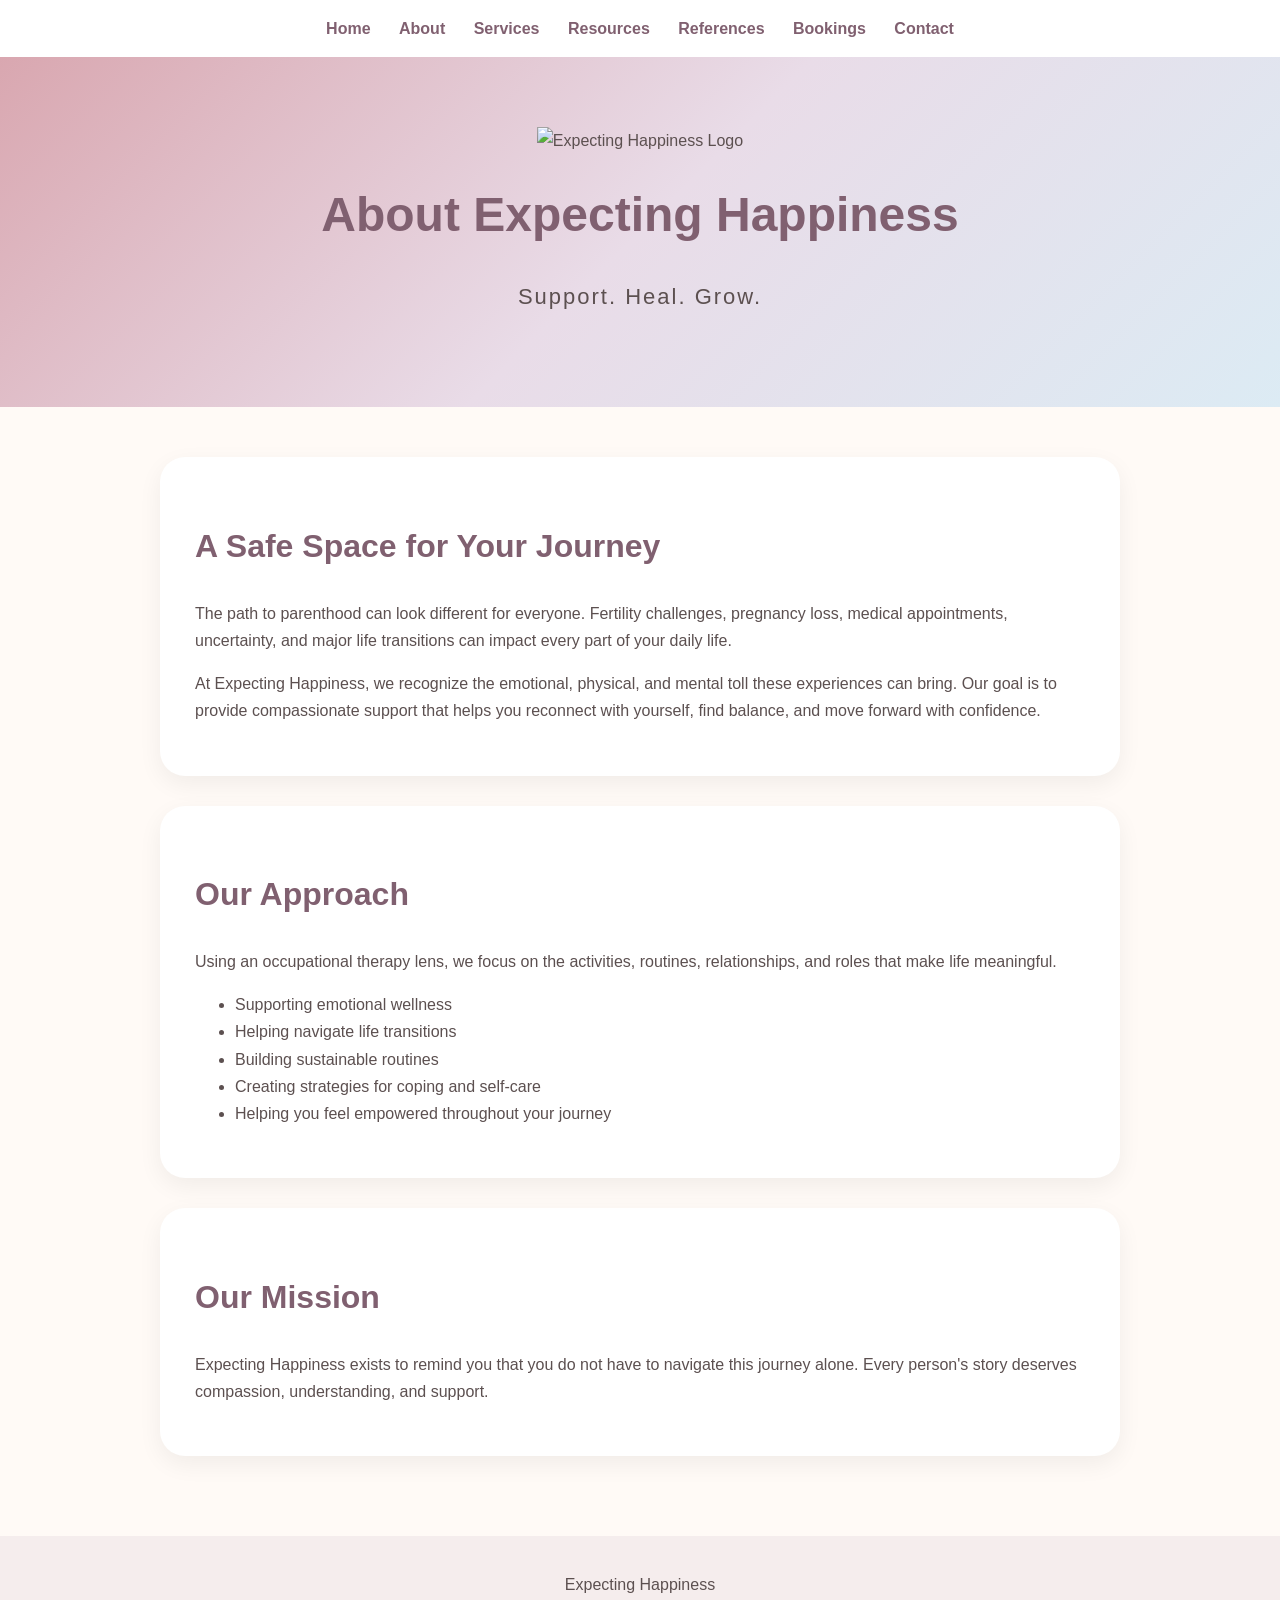
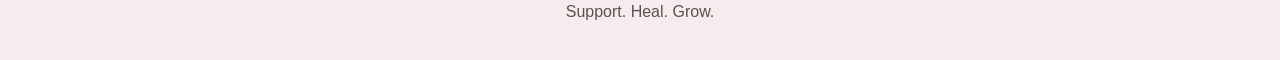
==== about.html @ fd5b3074 "Create about.html" ====
<!DOCTYPE html>
<html lang="en">

<head>
<meta charset="UTF-8">
<meta name="viewport" content="width=device-width, initial-scale=1.0">

<title>About | Expecting Happiness</title>

<link rel="stylesheet" href="style.css">

</head>

<body>

<nav>
<a href="index.html">Home</a>
<a href="about.html">About</a>
<a href="services.html">Services</a>
<a href="resources.html">Resources</a>
<a href="references.html">References</a>
<a href="bookings.html">Bookings</a>
<a href="contact.html">Contact</a>
</nav>


<header>

<img class="logo" src="images/logo.png" alt="Expecting Happiness Logo">

<h1>About Expecting Happiness</h1>

<p class="tagline">
Support. Heal. Grow.
</p>

</header>


<section class="section">

<div class="card">

<h2>
A Safe Space for Your Journey
</h2>

<p>
The path to parenthood can look different for everyone. Fertility challenges, pregnancy loss, medical appointments, uncertainty, and major life transitions can impact every part of your daily life.
</p>

<p>
At Expecting Happiness, we recognize the emotional, physical, and mental toll these experiences can bring. Our goal is to provide compassionate support that helps you reconnect with yourself, find balance, and move forward with confidence.
</p>

</div>


<div class="card">

<h2>
Our Approach
</h2>

<p>
Using an occupational therapy lens, we focus on the activities, routines, relationships, and roles that make life meaningful.
</p>

<ul>
<li>Supporting emotional wellness</li>
<li>Helping navigate life transitions</li>
<li>Building sustainable routines</li>
<li>Creating strategies for coping and self-care</li>
<li>Helping you feel empowered throughout your journey</li>
</ul>

</div>


<div class="card">

<h2>
Our Mission
</h2>

<p>
Expecting Happiness exists to remind you that you do not have to navigate this journey alone. Every person's story deserves compassion, understanding, and support.
</p>

</div>


</section>


<footer>

Expecting Happiness
<br>
Support. Heal. Grow.

</footer>


</body>
</html>
---- style.css ----
/* EXPECTING HAPPINESS BRAND STYLE */

:root {
--cream: #fffaf6;
--rose: #d9a7b0;
--sage: #cbdcc7;
--blue: #dcebf4;
--lavender: #e9dce8;
--text: #5c5050;
--heading: #806070;
--white: #ffffff;
}

* {
box-sizing: border-box;
}

body {
margin: 0;
font-family: "Helvetica Neue", Arial, sans-serif;
background: var(--cream);
color: var(--text);
line-height: 1.7;
}

header {
background: linear-gradient(
135deg,
var(--rose),
var(--lavender),
var(--blue)
);
padding: 70px 20px;
text-align: center;
}

.logo {
width: 230px;
max-width: 90%;
}

h1 {
font-size: 48px;
color: var(--heading);
margin: 20px 0 10px;
}

h2 {
color: var(--heading);
font-size: 32px;
}

.tagline {
font-size: 22px;
letter-spacing: 2px;
}

nav {
background: white;
padding: 15px;
text-align: center;
position: sticky;
top: 0;
}

nav a {
color: var(--heading);
text-decoration: none;
margin: 0 12px;
font-weight: 600;
}

.hero {
padding: 60px 20px;
max-width: 1000px;
margin: auto;
text-align: center;
}

.hero h2 {
font-size: 38px;
}

.button {
display: inline-block;
background: var(--rose);
color: white;
padding: 14px 30px;
border-radius: 40px;
text-decoration: none;
margin-top: 20px;
}

.section {
max-width: 1000px;
margin: auto;
padding: 50px 20px;
}

.card {
background: var(--white);
border-radius: 25px;
padding: 35px;
margin-bottom: 30px;
box-shadow: 0 8px 25px rgba(0,0,0,.06);
}

.photo {
width: 100%;
max-width: 400px;
border-radius: 25px;
}

.quote {
background: var(--sage);
padding: 50px 25px;
text-align: center;
font-size: 25px;
font-style: italic;
}

footer {
background: #f5eded;
text-align: center;
padding: 35px;
}

@media(max-width:700px){
h1 {
font-size: 36px;
}

nav a {
display:block;
margin:8px;
}
}
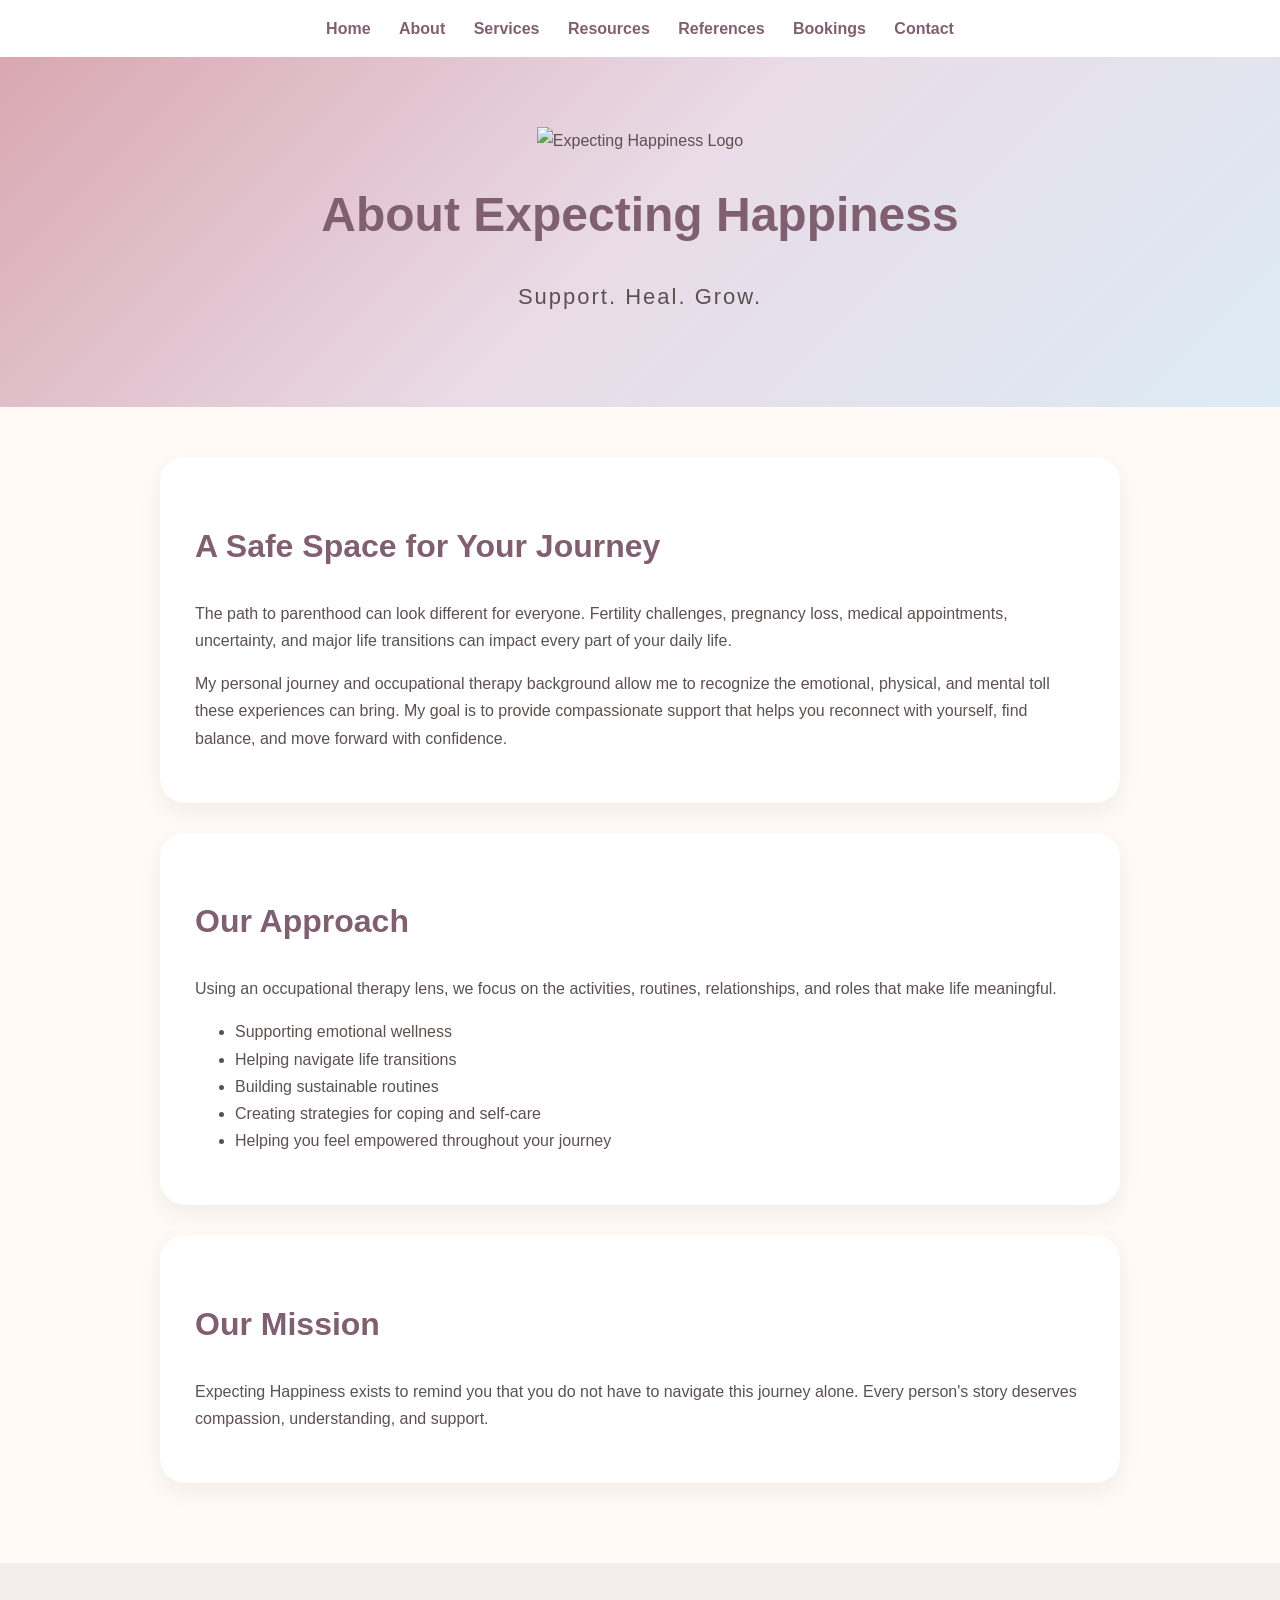
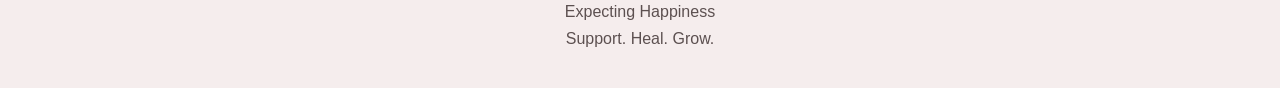
==== commit 1922970f: "Update about.html" ====
--- a/about.html
+++ b/about.html
@@ -50,7 +50,7 @@
 </p>
 
 <p>
-At Expecting Happiness, we recognize the emotional, physical, and mental toll these experiences can bring. Our goal is to provide compassionate support that helps you reconnect with yourself, find balance, and move forward with confidence.
+My personal journey and occupational therapy background allow me to recognize the emotional, physical, and mental toll these experiences can bring. My goal is to provide compassionate support that helps you reconnect with yourself, find balance, and move forward with confidence.
 </p>
 
 </div>
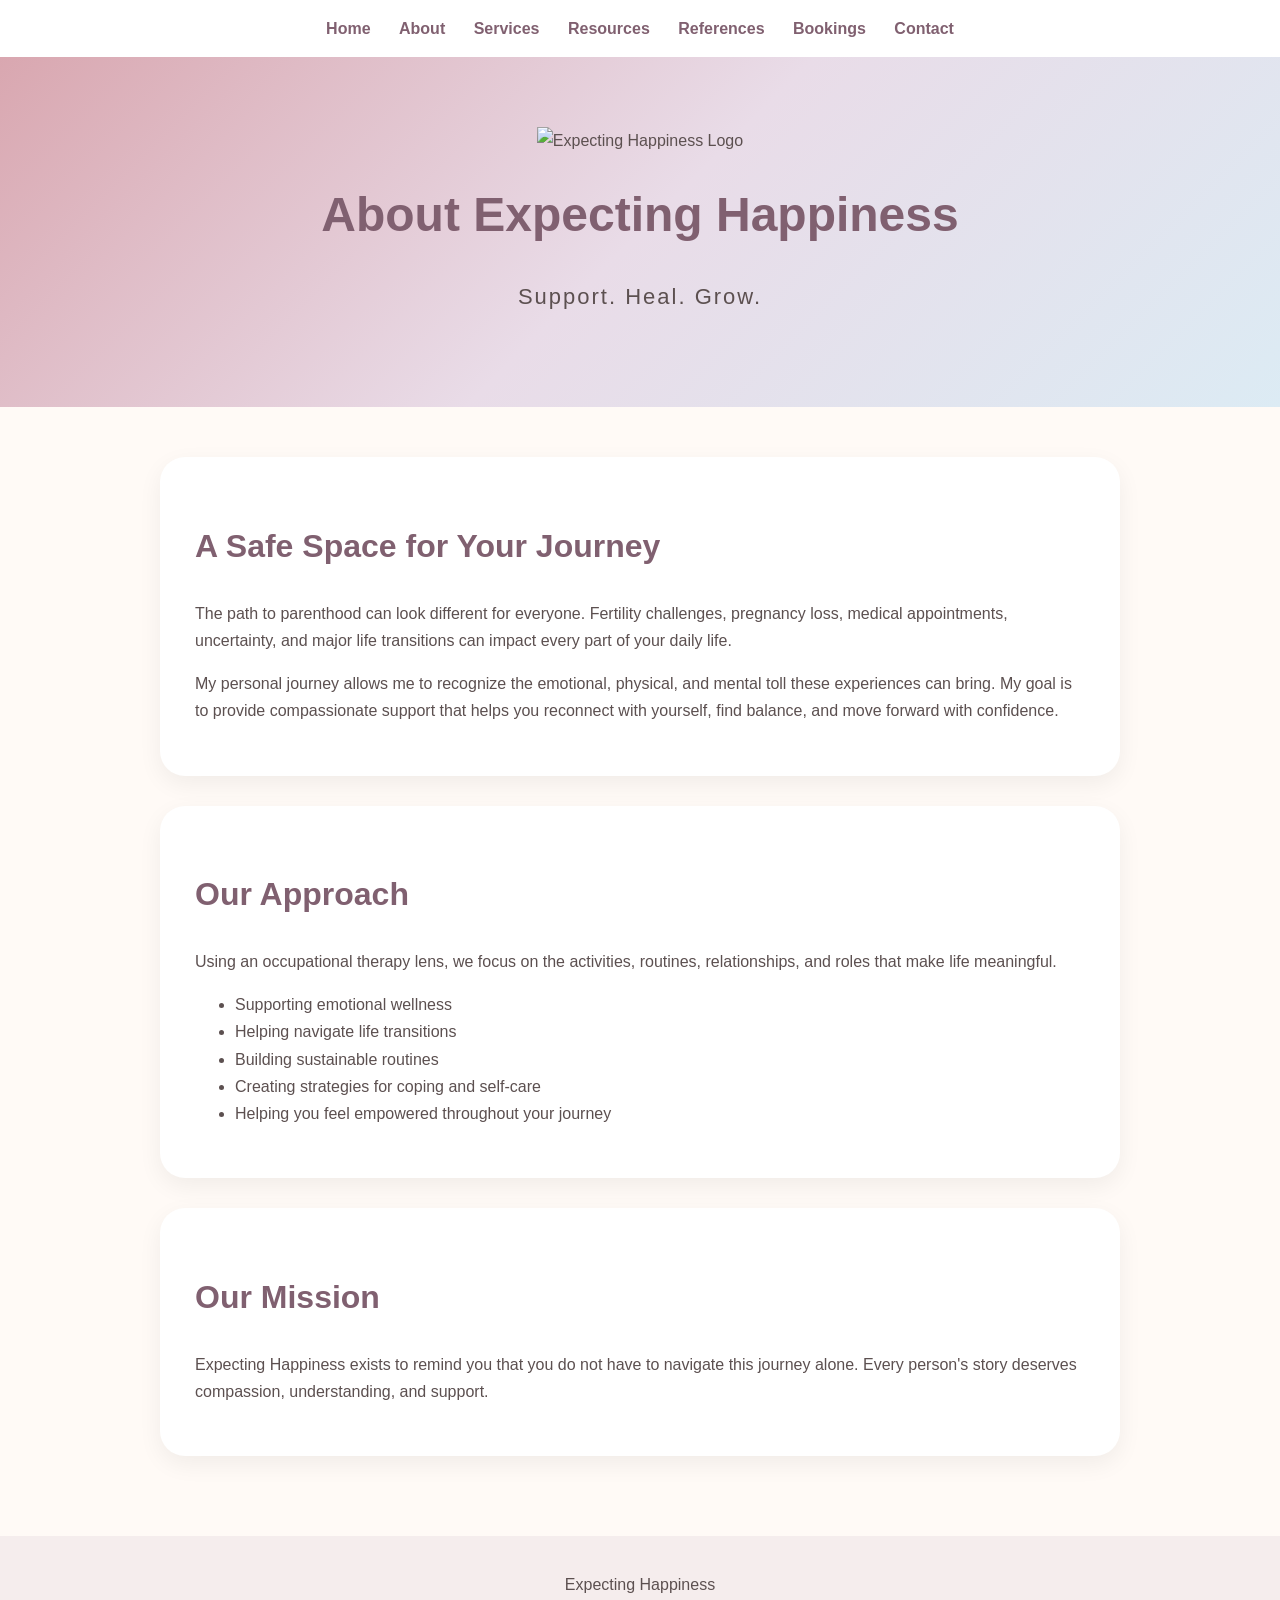
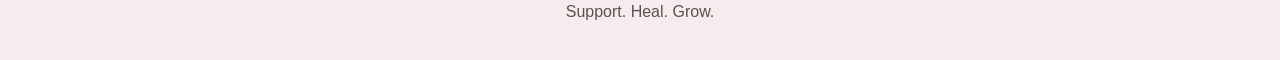
==== commit 5f365cc8: "Update about.html" ====
--- a/about.html
+++ b/about.html
@@ -50,7 +50,7 @@
 </p>
 
 <p>
-My personal journey and occupational therapy background allow me to recognize the emotional, physical, and mental toll these experiences can bring. My goal is to provide compassionate support that helps you reconnect with yourself, find balance, and move forward with confidence.
+My personal journey allows me to recognize the emotional, physical, and mental toll these experiences can bring. My goal is to provide compassionate support that helps you reconnect with yourself, find balance, and move forward with confidence.
 </p>
 
 </div>
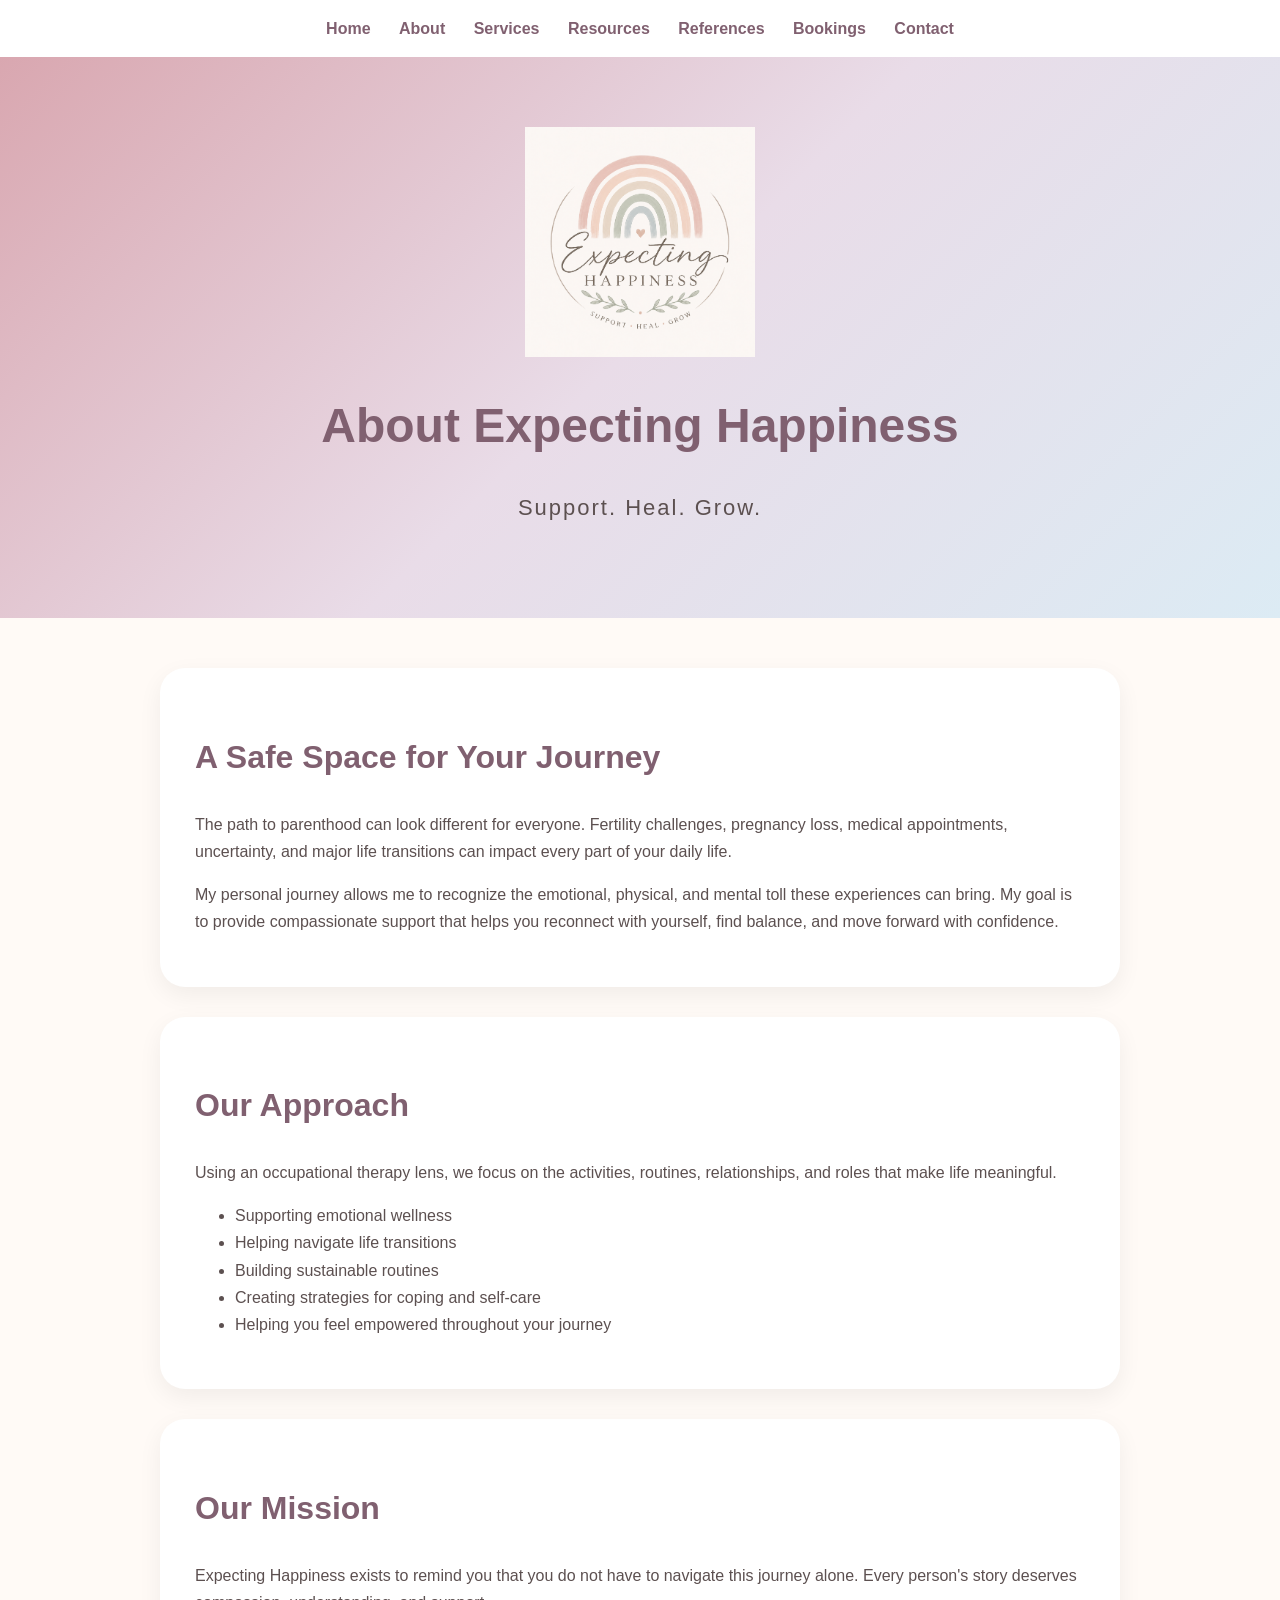
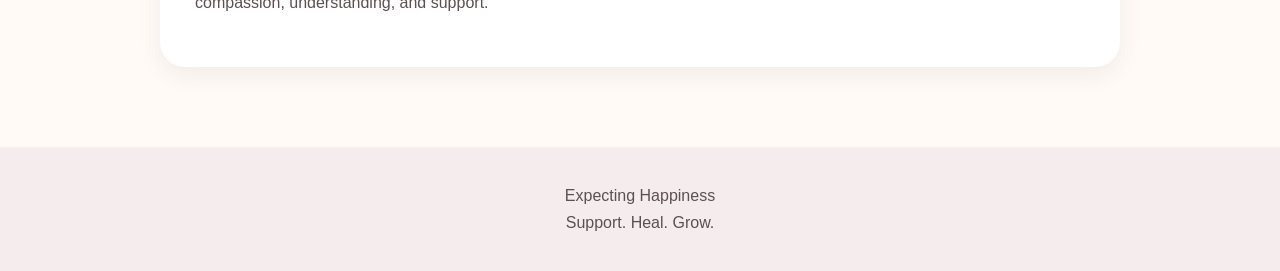
==== commit b9f6d111: "Update about.html" ====
--- a/about.html
+++ b/about.html
@@ -26,7 +26,7 @@
 
 <header>
 
-<img class="logo" src="images/logo.png" alt="Expecting Happiness Logo">
+<img class="logo" src="images/logo.PNG" alt="Expecting Happiness Logo">
 
 <h1>About Expecting Happiness</h1>
 
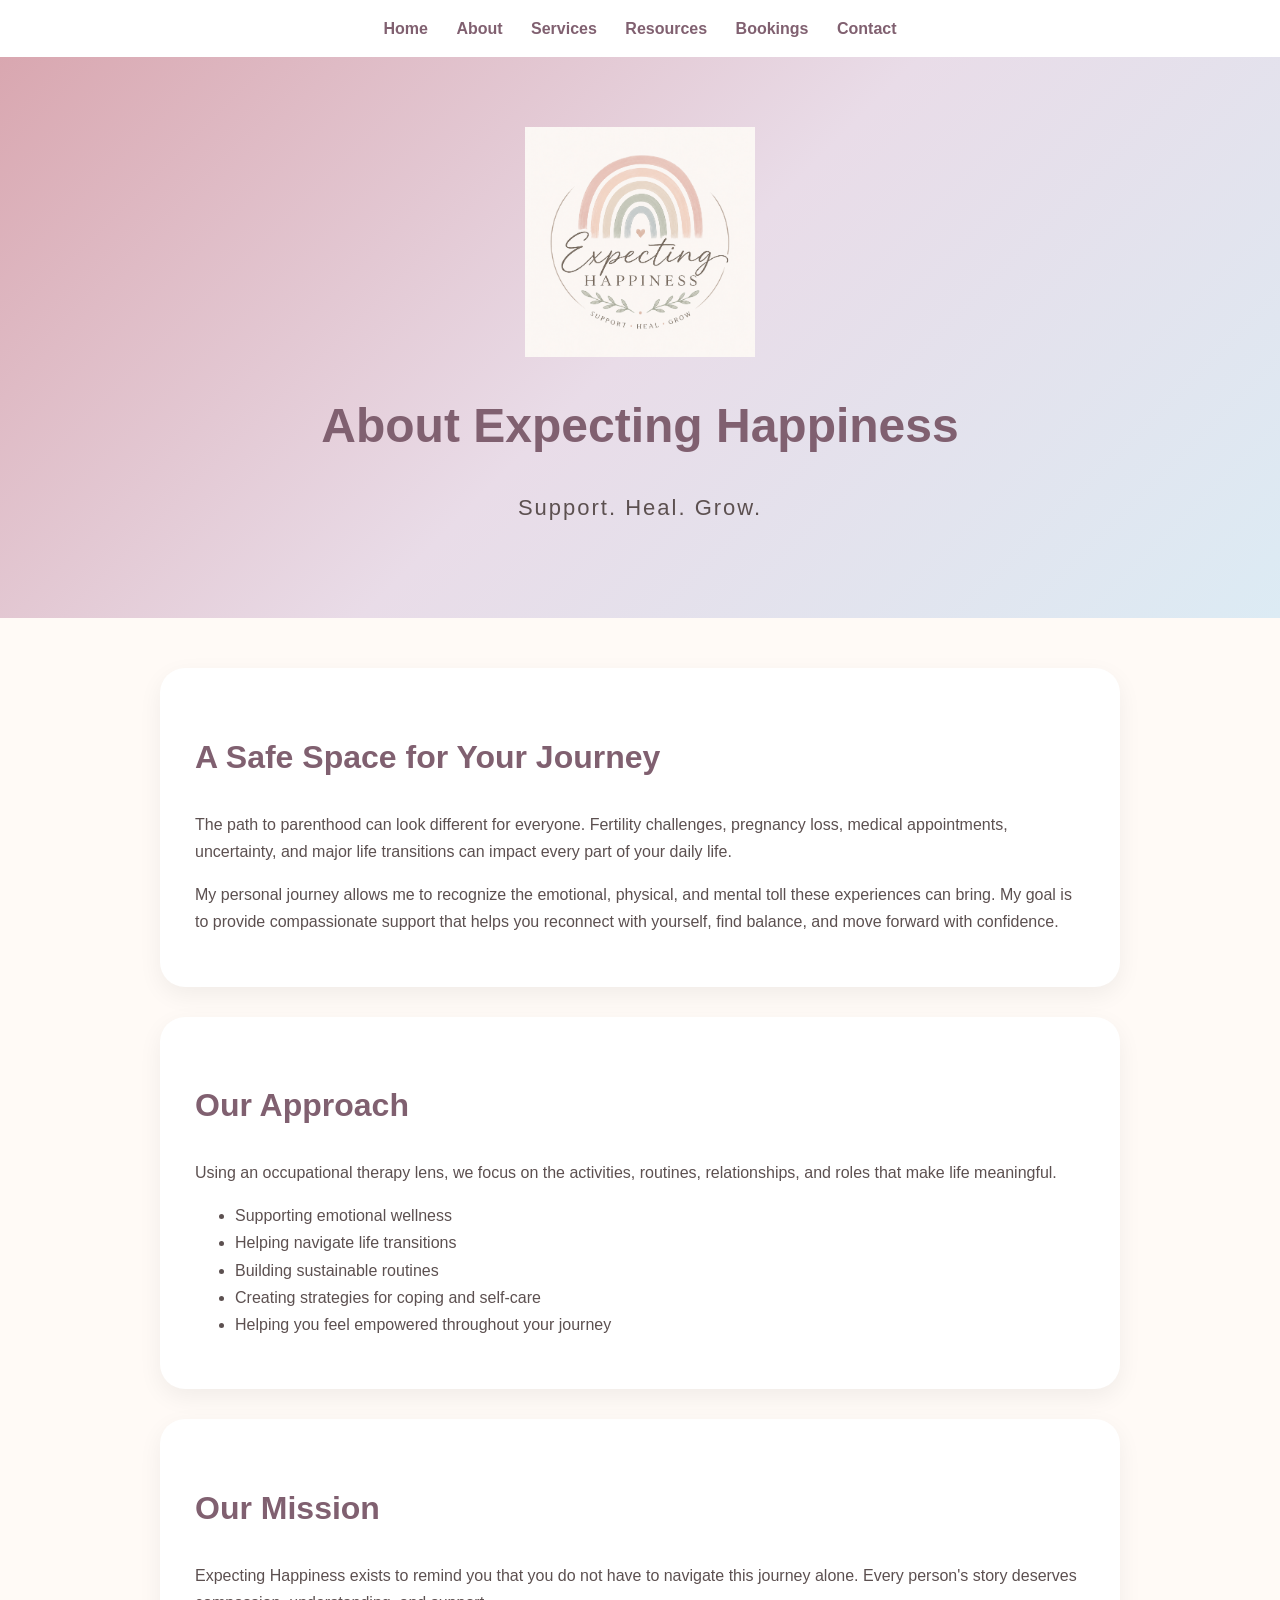
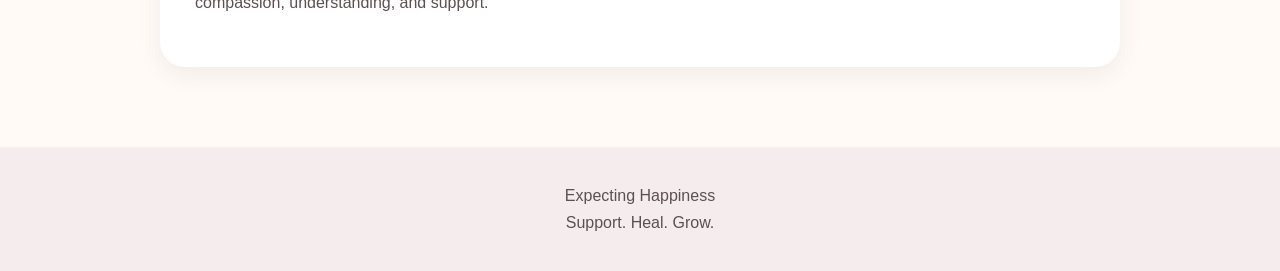
==== commit e3ea20cd: "Update about.html" ====
--- a/about.html
+++ b/about.html
@@ -18,7 +18,6 @@
 <a href="about.html">About</a>
 <a href="services.html">Services</a>
 <a href="resources.html">Resources</a>
-<a href="references.html">References</a>
 <a href="bookings.html">Bookings</a>
 <a href="contact.html">Contact</a>
 </nav>
